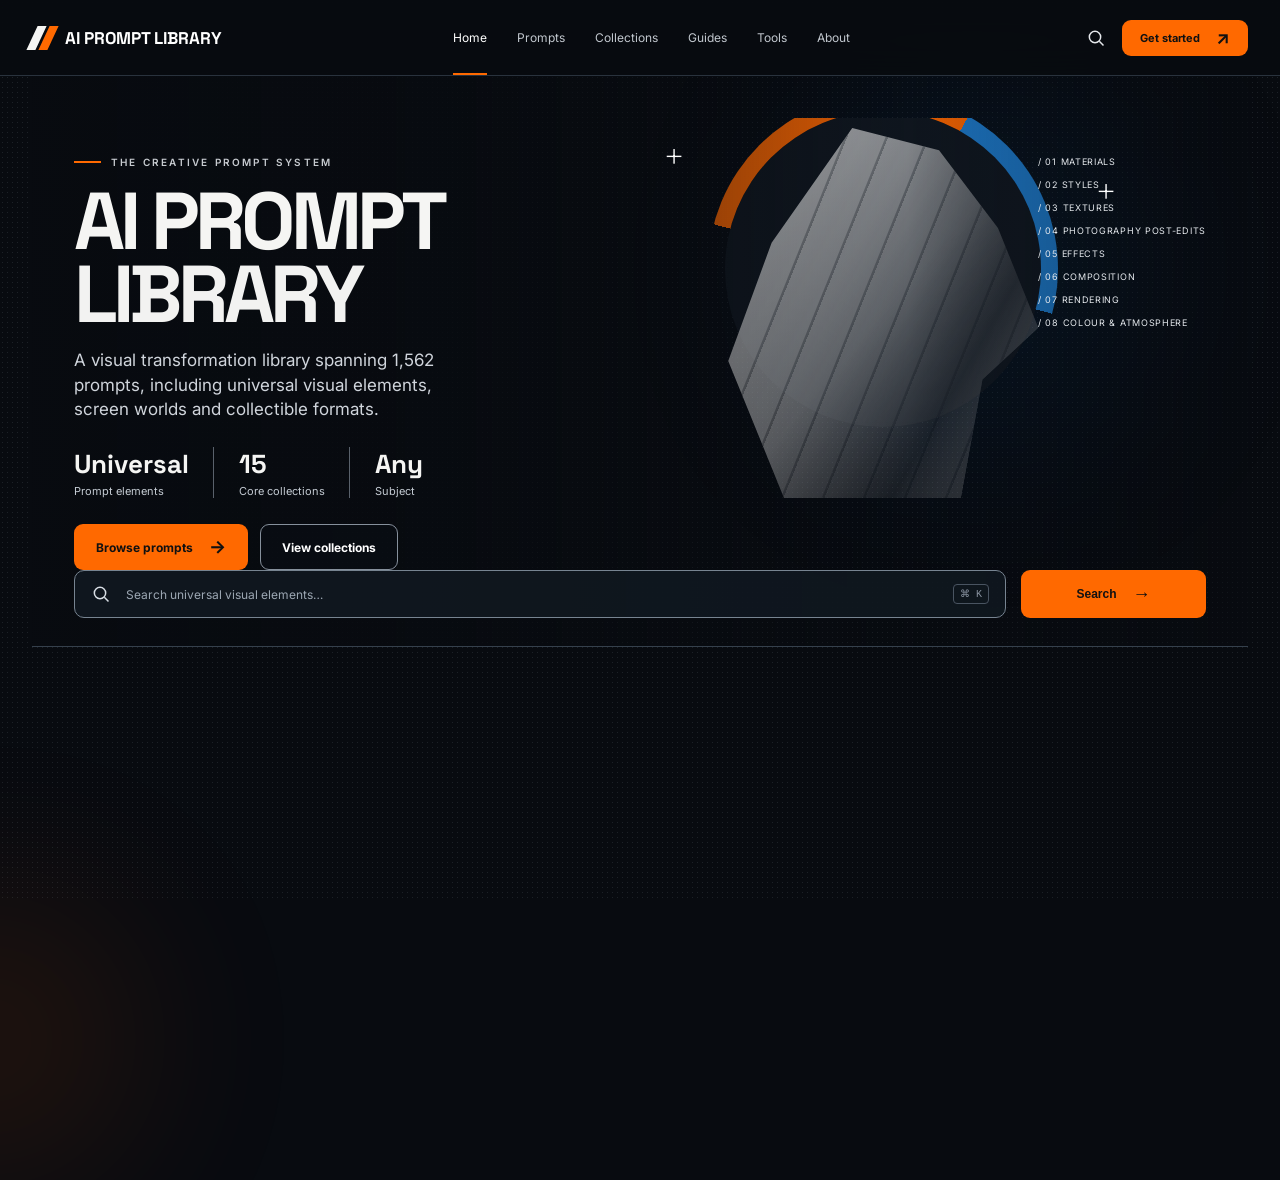
==== index.html @ dcf98ff8 "Refresh Library assets for configurable prompt options" ====
<!doctype html>
<html lang="en">
<head>
  <meta charset="utf-8">
  <meta name="viewport" content="width=device-width, initial-scale=1">
  <meta name="theme-color" content="#090b10">
  <meta name="description" content="A modular library of reusable visual prompt elements.">
  <title>AI Prompt Library — The Creative Prompt System</title>
  <link rel="preconnect" href="https://fonts.googleapis.com">
  <link rel="preconnect" href="https://fonts.gstatic.com" crossorigin>
  <link href="https://fonts.googleapis.com/css2?family=Inter:wght@400;500;600;700&family=Space+Grotesk:wght@400;500;600;700&display=swap" rel="stylesheet">
  <link rel="stylesheet" href="styles.css?v=20261121-prompt-options-v1">
  <link rel="stylesheet" href="prompt-intelligence.css?v=20261118-intelligence-v1">
</head>
<body data-page="home">
  <div class="ambient ambient-one"></div><div class="ambient ambient-two"></div>
  <header class="site-header">
    <a class="brand" href="index.html" aria-label="AI Prompt Library home"><span class="brand-mark"><i></i><i></i></span><span>AI PROMPT LIBRARY</span></a>
    <nav class="desktop-nav" aria-label="Main navigation">
      <a class="nav-link active" href="index.html">Home</a><a class="nav-link " href="explore.html#archive">Prompts</a><a class="nav-link " href="explore.html#collections">Collections</a><a class="nav-link" href="explore.html#guides">Guides</a><a class="nav-link" href="tools.html">Tools</a><a class="nav-link" href="explore.html#about">About</a>
    </nav>
    <div class="header-actions"><button class="icon-button" id="focus-search" aria-label="Focus search"><svg viewBox="0 0 24 24"><circle cx="10.8" cy="10.8" r="6.8"></circle><path d="m16 16 5 5"></path></svg></button><button class="menu-button" id="menu-toggle" aria-label="Open menu" aria-expanded="false">☰</button><a class="button button-small button-orange header-cta" href="explore.html#archive">Get started <span>↗</span></a></div>
  </header>
  <div class="mobile-menu" id="mobile-menu"><a href="index.html">Home</a><a href="explore.html#archive">Prompts</a><a href="explore.html#collections">Collections</a><a href="explore.html#guides">Guides</a><a href="tools.html">Tools</a><a href="explore.html#about">About</a></div>

  <main id="home">
    <section class="hero shell">
      <div class="hero-grid">
        <div class="hero-copy">
          <p class="eyebrow"><span class="eyebrow-line"></span> THE CREATIVE PROMPT SYSTEM</p>
          <h1>AI PROMPT<br><span>LIBRARY</span></h1>
          <p class="hero-description">A visual transformation library spanning 1,562 prompts, including universal visual elements, screen worlds and collectible formats.</p>
          <div class="stats"><div><strong>Universal</strong><span>Prompt elements</span></div><div><strong>15</strong><span>Core collections</span></div><div><strong>Any</strong><span>Subject</span></div></div>
          <div class="hero-actions"><a href="explore.html#archive" class="button button-orange">Browse prompts <span>→</span></a><a href="explore.html#collections" class="button button-outline">View collections</a></div>
        </div>
        <div class="hero-art" aria-label="Abstract monochrome sculpture with orange and blue graphic accents">
          <div class="art-orbit"></div><div class="art-grid"></div><div class="art-sculpture"></div>
          <div class="art-cross cross-one">+</div><div class="art-cross cross-two">+</div>
          <div class="hero-index"><span>/ 01 MATERIALS</span><span>/ 02 STYLES</span><span>/ 03 TEXTURES</span><span>/ 04 PHOTOGRAPHY POST-EDITS</span><span>/ 05 EFFECTS</span><span>/ 06 COMPOSITION</span><span>/ 07 RENDERING</span><span>/ 08 COLOUR & ATMOSPHERE</span></div>
        </div>
      </div>
      <form class="hero-search-row" id="hero-search-form"><label class="search-box"><svg viewBox="0 0 24 24"><circle cx="10.8" cy="10.8" r="6.8"></circle><path d="m16 16 5 5"></path></svg><input id="hero-search" type="search" placeholder="Search universal visual elements…" autocomplete="off"><kbd>⌘ K</kbd></label><button type="submit" class="button button-orange browse-button">Search <span>→</span></button></form>
    </section>

    <section class="section shell" id="collections">
      <div class="section-heading"><div><p class="eyebrow">BUILT FOR CREATIVE WORKFLOWS</p><h2>Explore the collections</h2></div><p class="section-note">Fifteen creative collections spanning universal visual systems and specialist disciplines, organised by what you select and how you design.</p><a href="explore.html#archive" class="text-link">View all collections <span>→</span></a></div>
      <div class="collection-grid" id="collection-grid"></div>
    </section>

    <section class="section shell" id="archive">
      <div class="section-heading"><div><p class="eyebrow">THE PROMPT INDEX</p><h2>Featured prompts</h2></div><p class="section-note">Hand-picked prompts from across the library.</p><a href="explore.html#archive" class="text-link">Open archive <span>→</span></a></div>
      <div class="archive-toolbar"><label class="search-box archive-search"><svg viewBox="0 0 24 24"><circle cx="10.8" cy="10.8" r="6.8"></circle><path d="m16 16 5 5"></path></svg><input id="archive-search" type="search" placeholder="Search prompts, styles, materials…" autocomplete="off"></label><select id="category-filter" aria-label="Filter by collection"><option value="all">All collections</option></select><select id="prompt-type-filter" class="intelligence-filter" aria-label="Filter by prompt type"><option value="all">All prompt types</option></select><select id="complexity-filter" class="intelligence-filter" aria-label="Filter by complexity"><option value="all">All complexity</option><option>Foundation</option><option>Advanced</option><option>Professional</option></select><select id="model-filter" aria-label="Filter by model"><option value="all">All models</option><option>Midjourney</option><option>DALL·E</option><option>Stable Diffusion</option><option>Flux</option></select><select id="sort-filter" aria-label="Sort prompts"><option value="featured">Featured</option><option value="az">A–Z</option></select></div>
      <div class="prompt-grid" id="prompt-grid"></div>
      <p class="empty-state" id="empty-state" hidden>No prompts match your search. Try a different term or collection.</p>
      <div class="archive-bottom"><span id="result-count">Showing featured prompts</span><button class="button button-outline" id="show-all">View all prompts <span>→</span></button></div>
    </section>

    

    <section class="manifesto-band shell" id="about">
      <div class="manifesto-title">Build better<br><span>AI prompts.</span></div><div class="manifesto-divider"></div><p class="manifesto-copy">Discover, copy and customise professional prompts to create higher-quality, more consistent AI images.</p>
      <div class="principle"><span class="principle-icon">▱</span><strong>Curated & considered</strong><small>Purpose-built prompt systems for creative work.</small></div><div class="principle"><span class="principle-icon">↗</span><strong>Flexible by design</strong><small>Adapt prompts to your own workflow.</small></div><div class="principle"><span class="principle-icon">◎</span><strong>Creative control</strong><small>Build more consistent, distinctive results.</small></div>
    </section>
    <section class="section shell guide-strip" id="guides"><div><p class="eyebrow">LEARN THE METHOD</p><h2>Better inputs. More intentional outputs.</h2></div><p>Explore practical guidance for structuring prompts, describing materials, controlling visual effects and building repeatable image workflows.</p><a class="button button-outline" href="explore.html#archive">Explore the library <span>→</span></a></section>
  </main>

  <footer class="site-footer shell" id="tools"><div class="footer-main">
    <div class="footer-brand"><a class="brand" href="index.html"><span class="brand-mark"><i></i><i></i></span><span>AI PROMPT LIBRARY</span></a><p>A curated collection of professional prompts for AI image creation.</p></div>
    <div class="footer-col"><strong>Library</strong><a href="explore.html#archive">All prompts</a><a href="explore.html#collections">Collections</a><a href="explore.html#archive">Featured</a><a href="explore.html#archive">New releases</a></div>
    <div class="footer-col"><strong>Resources</strong><a href="explore.html#guides">Guides</a><a href="tools.html">Tools</a><a href="explore.html#guides">Prompt tips</a><a href="explore.html#guides">Workflow ideas</a></div>
    <div class="footer-col"><strong>About</strong><a href="explore.html#about">About the project</a><a href="explore.html#about">Updates</a><a href="explore.html#about">Changelog</a><a href="explore.html#about">Contact information pending</a></div>
    <form class="newsletter" id="newsletter"><strong>Stay in the loop</strong><p>Occasional prompt releases and creative updates.</p><div class="newsletter-input"><input type="email" placeholder="Your email address" aria-label="Email address" required><button aria-label="Subscribe">→</button></div><small id="newsletter-message">No spam. Just useful creative resources.</small></form>
  </div><div class="footer-bottom"><span>© 2026 AI Prompt Library. All rights reserved.</span><div><a href="explore.html#about">Terms</a><a href="explore.html#about">Privacy</a><a href="explore.html#about">Cookies</a></div></div></footer>

  <dialog class="prompt-dialog" id="prompt-dialog"><form method="dialog"><button class="dialog-close" aria-label="Close prompt detail">×</button></form><div id="dialog-content"></div></dialog>
  <div class="toast" id="toast" role="status" aria-live="polite"></div>
  <script src="catalogue-expansion.js?v=20261121-prompt-options-v1"></script>
  <script>
    if (!Array.isArray(window.AI_PROMPT_EXPANSION)) {
      document.write('<script src="backups/2026-11-17/catalogue-expansion.js"><\\/script>');
    }
  </script>
  <script src="prompt-intelligence.js?v=20261121-intelligence-v2"></script>
  <script src="app.js?v=20261121-prompt-options-v1"></script>
</body>
</html>
---- styles.css ----
:root{--ink:#080b10;--panel:#10151c;--panel-2:#151c25;--line:#303c49;--muted:#9aa5b2;--text:#f5f5f3;--orange:#ff6900;--blue:#318bff;--violet:#8757ff;--radius:15px}*{box-sizing:border-box}html{scroll-behavior:smooth;scroll-padding-top:88px}body{margin:0;background:var(--ink);color:var(--text);font-family:Inter,Arial,sans-serif;font-size:14px;overflow-x:hidden}body:before{content:"";position:fixed;inset:0;pointer-events:none;opacity:.13;z-index:-1;background-image:radial-gradient(#a9bacb 0.5px,transparent .5px);background-size:5px 5px}.ambient{position:absolute;pointer-events:none;filter:blur(100px);opacity:.13;border-radius:50%;z-index:-1}.ambient-one{width:360px;height:360px;background:#0762bd;top:90px;right:10%}.ambient-two{width:280px;height:280px;background:#f45b00;top:900px;left:-150px}.shell{width:min(1480px,calc(100% - 64px));margin-inline:auto}.site-header{height:76px;padding:0 max(32px,calc((100% - 1480px)/2));border-bottom:1px solid #29323d;display:flex;align-items:center;justify-content:space-between;gap:30px;position:sticky;top:0;z-index:20;background:rgba(8,11,16,.92);backdrop-filter:blur(18px)}.brand{display:inline-flex;align-items:center;gap:12px;color:white;text-decoration:none;font:700 17px 'Space Grotesk',sans-serif;white-space:nowrap}.brand-mark{height:24px;display:flex;gap:3px;transform:skew(-25deg)}.brand-mark i{display:block;width:9px;height:24px;background:#f5f5f3}.brand-mark i+ i{background:var(--orange)}.desktop-nav{display:flex;align-items:center;gap:30px;height:100%}.nav-link{height:100%;display:flex;align-items:center;color:#c1c7ce;text-decoration:none;font-size:12px;position:relative}.nav-link:hover,.nav-link.active{color:white}.nav-link.active:after{content:"";height:2px;background:var(--orange);position:absolute;bottom:0;left:0;right:0}.header-actions{display:flex;align-items:center;gap:16px}.icon-button,.menu-button{border:0;background:none;color:#e5e8ec;width:26px;height:32px;display:grid;place-items:center;cursor:pointer}.icon-button svg,.search-box svg{width:20px;height:20px;fill:none;stroke:currentColor;stroke-width:1.8}.menu-button{display:none;font-size:22px}.button{min-height:46px;padding:0 21px;border-radius:9px;display:inline-flex;align-items:center;justify-content:center;gap:16px;text-decoration:none;font-weight:700;font-size:12px;transition:transform .2s,border-color .2s,background .2s;cursor:pointer;border:1px solid transparent}.button:hover{transform:translateY(-2px)}.button-orange{background:var(--orange);color:#111}.button-orange:hover{background:#ff8128}.button-outline{border-color:#86909c;color:white;background:rgba(12,17,23,.4)}.button-outline:hover{border-color:white;background:#18212b}.button-small{min-height:36px;padding:0 17px;font-size:11px}.button span,.text-link span{font-size:18px;line-height:0}.mobile-menu{display:none}
.hero{padding:62px 42px 28px;position:relative;border-bottom:1px solid #35404c;overflow:hidden}.hero:before{content:"";position:absolute;inset:0;background:linear-gradient(90deg,rgba(8,11,16,.98) 0%,rgba(8,11,16,.8) 34%,rgba(8,11,16,.12) 72%,rgba(8,11,16,.5) 100%);z-index:1;pointer-events:none}.hero-grid{min-height:340px;display:grid;grid-template-columns:43% 57%;position:relative}.hero-copy{position:relative;z-index:3;padding-top:18px}.eyebrow{color:#c7cbd0;font-size:10px;letter-spacing:2.2px;font-weight:600;margin:0 0 18px;display:flex;align-items:center;gap:10px}.eyebrow-line{width:27px;height:2px;background:var(--orange)}h1,h2,p{margin-top:0}.hero h1{font:700 clamp(56px,6.3vw,91px)/.9 'Space Grotesk',sans-serif;letter-spacing:-5px;margin:0 0 17px}.hero h1 span{color:#f2f2f1}.hero-description{font-size:17px;line-height:1.45;color:#d0d5dc;max-width:380px;margin-bottom:25px}.stats{display:flex;gap:25px;margin-bottom:26px}.stats div{min-width:68px;padding-right:24px;border-right:1px solid #59616b;display:flex;flex-direction:column;gap:3px}.stats div:last-child{border:0}.stats strong{font:700 26px 'Space Grotesk'}.stats span{font-size:11px;color:#c4cbd3}.hero-actions{display:flex;gap:12px}.hero-art{position:relative;min-height:340px;margin-top:-20px;overflow:hidden}.art-orbit{position:absolute;width:350px;height:350px;border-radius:50%;background:conic-gradient(from 220deg,transparent 0 18%,#ff6a00 18% 47%,#257bc5 47% 68%,transparent 68%);right:23%;top:-24px;filter:saturate(1.1)}.art-orbit:after{content:"";position:absolute;inset:17px;border-radius:50%;background:#11171f}.art-grid{position:absolute;inset:0;background:linear-gradient(90deg,transparent 49.8%,rgba(116,160,193,.4) 50%,transparent 50.2%),linear-gradient(0deg,transparent 49.8%,rgba(116,160,193,.3) 50%,transparent 50.2%);background-size:92px 92px;opacity:.4;mask-image:linear-gradient(90deg,transparent,black 30%,black 90%,transparent)}.art-sculpture{position:absolute;width:310px;height:370px;right:26%;top:10px;background:linear-gradient(120deg,#f0efeb,#8e9397 38%,#242a30 72%,#c5c7c8);clip-path:polygon(40% 0,68% 6%,87% 27%,100% 54%,82% 68%,75% 100%,18% 100%,0 63%,14% 31%);filter:grayscale(1);opacity:.92;mix-blend-mode:screen}.art-sculpture:before{content:"";position:absolute;inset:0;background:repeating-linear-gradient(112deg,transparent 0 35px,rgba(0,0,0,.3) 36px 38px),linear-gradient(130deg,transparent 50%,rgba(0,0,0,.8));clip-path:polygon(40% 0,68% 6%,87% 27%,100% 54%,82% 68%,75% 100%,18% 100%,0 63%,14% 31%)}.art-cross{position:absolute;color:#fff;font-size:34px;font-weight:200;z-index:2}.cross-one{top:15px;left:16%}.cross-two{top:50px;right:14%}.hero-index{position:absolute;right:0;top:38px;z-index:3;display:flex;flex-direction:column;gap:12px;font-size:9px;letter-spacing:.7px;color:#e5e9ed}.hero-search-row{position:relative;z-index:4;display:flex;gap:15px;margin-top:0}.search-box{height:48px;border:1px solid #778491;border-radius:10px;background:rgba(17,24,32,.88);display:flex;align-items:center;gap:13px;padding:0 16px;flex:1;min-width:0;color:#d8dee5}.search-box input{background:none;border:0;outline:none;color:white;flex:1;min-width:0;font:inherit;font-size:12px}.search-box input::placeholder{color:#9ca7b3}.search-box kbd{font-size:10px;color:#8b96a3;border:1px solid #495461;padding:3px 6px;border-radius:4px}.browse-button{min-width:185px}
.section{padding-top:65px}.section-heading{display:flex;align-items:end;gap:24px;margin-bottom:23px}.section-heading .eyebrow{margin-bottom:9px;color:#a6b1bc}.section-heading h2,.guide-strip h2{font:600 28px 'Space Grotesk';letter-spacing:-1.1px;margin:0}.section-note{color:#aab4bf;font-size:11px;margin:0 0 4px}.text-link{margin-left:auto;color:#e2e6ea;text-decoration:none;font-size:11px;display:flex;align-items:center;gap:9px;white-space:nowrap}.text-link:hover{color:var(--orange)}.collection-grid{display:grid;grid-template-columns:repeat(3,1fr);gap:12px}.collection-card{height:112px;border:1px solid #48525e;border-radius:12px;position:relative;overflow:hidden;text-decoration:none;color:white;background:#111821;display:flex;align-items:center;padding:18px;isolation:isolate}.collection-card:before{content:"";position:absolute;inset:0;z-index:-2;opacity:.9;background:var(--card-bg,linear-gradient(130deg,#252d38,#0e1219))}.collection-card:after{content:"";position:absolute;inset:0;z-index:-1;background:linear-gradient(90deg,rgba(6,9,14,.95),rgba(6,9,14,.45) 72%,rgba(6,9,14,.2));transition:opacity .2s}.collection-card:hover{border-color:var(--orange);transform:translateY(-2px)}.collection-card:hover:after{opacity:.7}.collection-icon{width:42px;height:42px;border:1px solid rgba(255,255,255,.22);border-radius:10px;display:grid;place-items:center;color:#c2a1ff;font-size:22px;margin-right:15px}.collection-meta{display:flex;flex-direction:column;gap:6px}.collection-meta strong{font:600 15px 'Space Grotesk'}.collection-meta small{font-size:10px;color:#c2cbd4}.collection-arrow{margin-left:auto;font-size:20px;color:#d8dee5}.collection-card[data-tone="orange"] .collection-icon{color:#ff9a54}.collection-card[data-tone="blue"] .collection-icon{color:#75b9ff}
.archive-toolbar{display:flex;flex-wrap:wrap;gap:10px;margin-bottom:18px}.archive-toolbar select{flex:1 1 140px;min-width:0}.archive-search{flex:1 1 260px;min-width:0}.archive-search{max-width:420px;height:42px}.archive-toolbar select{border:1px solid #3d4855;background:#121921;color:#e5e9ee;border-radius:8px;padding:0 32px 0 12px;font:inherit;font-size:11px;min-width:140px}.prompt-grid{display:grid;grid-template-columns:repeat(4,1fr);gap:13px}.prompt-card{border:1px solid #343e49;border-radius:11px;overflow:hidden;background:#11171f;cursor:pointer;transition:transform .2s,border-color .2s;min-width:0}.prompt-card:hover{transform:translateY(-3px);border-color:#788694}.prompt-thumb{height:142px;position:relative;overflow:hidden;background:var(--thumb-bg);display:grid;place-items:center}.prompt-thumb:after{content:"";position:absolute;inset:0;background:linear-gradient(0deg,rgba(0,0,0,.35),transparent 48%)}.thumb-art{width:76%;height:76%;border-radius:50%;background:var(--thumb-art);filter:blur(1px);box-shadow:0 0 48px var(--thumb-glow);transform:rotate(-22deg)}.prompt-thumb[data-kind="material"] .thumb-art{width:100%;height:100%;border-radius:0;transform:none;background:repeating-linear-gradient(135deg,#8a8d8e 0 2px,#42474b 3px 5px,#c1c0ba 6px 7px)}.prompt-thumb[data-kind="fabric"] .thumb-art{border-radius:18px 18px 8px 8px;background:linear-gradient(130deg,#777d84,#151a21 50%,#9da3a7);width:55%;height:90%;transform:perspective(100px) rotateX(5deg)}.prompt-thumb[data-kind="glass"] .thumb-art{border-radius:4px;background:linear-gradient(135deg,transparent 20%,rgba(255,255,255,.85) 21%,transparent 25%,rgba(0,170,255,.55) 42%,transparent 60%);border:1px solid rgba(255,255,255,.65)}.bookmark{position:absolute;z-index:2;right:11px;top:10px;border:0;background:rgba(0,0,0,.35);color:white;border-radius:6px;width:27px;height:27px;cursor:pointer;font-size:16px}.bookmark.saved{color:var(--orange)}.prompt-info{padding:13px 14px 14px}.prompt-info h3{font:600 13px/1.3 'Space Grotesk';margin:0 0 10px;min-height:34px}.prompt-meta{display:flex;align-items:center;justify-content:space-between;gap:7px}.pill{font-size:8px;text-transform:uppercase;letter-spacing:.5px;border:1px solid #49718e;color:#9fd0f2;border-radius:4px;padding:4px 6px}.prompt-meta small{color:#8c98a5;font-size:9px}.empty-state{padding:40px;text-align:center;color:#a6b0bc;border:1px dashed #384452;border-radius:10px}.archive-bottom{display:flex;justify-content:space-between;align-items:center;margin-top:20px;color:#8f9ba8;font-size:10px}
.manifesto-band{margin-top:78px;min-height:170px;border-block:1px solid #3b4652;display:grid;grid-template-columns:auto 1px minmax(160px,1.4fr) repeat(3,1fr);align-items:center;gap:29px;padding:30px 25px;background:radial-gradient(ellipse at 0 100%,rgba(255,105,0,.15),transparent 35%),radial-gradient(ellipse at 100% 0,rgba(32,116,202,.15),transparent 40%)}.manifesto-title{font:700 32px/.98 'Space Grotesk';letter-spacing:-1.4px}.manifesto-title span{color:var(--orange)}.manifesto-divider{height:75px;background:#59636e}.manifesto-copy{font-size:12px;line-height:1.6;color:#c2cad3;margin:0;max-width:240px}.principle{display:flex;flex-direction:column;gap:7px}.principle-icon{font-size:24px;color:var(--orange)}.principle strong{font:600 12px 'Space Grotesk'}.principle small{font-size:10px;line-height:1.5;color:#9da8b3;max-width:150px}.guide-strip{display:flex;align-items:center;justify-content:space-between;gap:30px;padding-bottom:65px}.guide-strip .eyebrow{margin-bottom:10px}.guide-strip p{max-width:390px;color:#aab4bf;font-size:12px;line-height:1.6;margin:0}
.site-footer{border-top:1px solid #36414d;padding-top:40px}.footer-main{display:grid;grid-template-columns:1.8fr .8fr .8fr .8fr 1.5fr;gap:35px;padding-bottom:38px}.footer-brand p,.newsletter p{color:#a2adb8;font-size:11px;line-height:1.6;margin:13px 0 0;max-width:200px}.footer-col{display:flex;flex-direction:column;gap:10px}.footer-col strong,.newsletter strong{font:600 12px 'Space Grotesk';margin-bottom:3px}.footer-col a{color:#9faab5;text-decoration:none;font-size:10px}.footer-col a:hover,.footer-bottom a:hover{color:var(--orange)}.newsletter p{margin:0 0 12px}.newsletter-input{height:39px;border:1px solid #4a5662;border-radius:7px;display:flex;overflow:hidden}.newsletter-input input{flex:1;min-width:0;background:transparent;border:0;outline:none;padding:0 11px;color:white;font:inherit;font-size:10px}.newsletter-input button{width:42px;border:0;background:var(--orange);font-size:20px;cursor:pointer}.newsletter small{display:block;color:#788491;font-size:9px;margin-top:9px}.footer-bottom{min-height:49px;border-top:1px solid #27313b;display:flex;align-items:center;justify-content:space-between;color:#788491;font-size:9px}.footer-bottom div{display:flex;gap:20px}.footer-bottom a{color:#9ca6b0;text-decoration:none}
.prompt-dialog{width:min(760px,calc(100% - 28px));max-height:88vh;overflow:auto;background:#101720;color:white;border:1px solid #65717f;border-radius:16px;padding:30px;box-shadow:0 30px 100px #000}.prompt-dialog::backdrop{background:rgba(0,0,0,.78);backdrop-filter:blur(5px)}.dialog-close{float:right;border:1px solid #465260;border-radius:8px;color:white;background:#1a232e;font-size:23px;width:34px;height:34px;cursor:pointer}.detail-category{color:var(--orange);letter-spacing:1.4px;font-size:10px;text-transform:uppercase;margin:4px 0 12px}.detail-title{font:700 30px 'Space Grotesk';margin:0 42px 10px 0}.detail-desc{color:#b1bdc9;line-height:1.6;font-size:13px;max-width:600px}.detail-tags{display:flex;flex-wrap:wrap;gap:7px;margin:18px 0}.detail-tags span{border:1px solid #465462;border-radius:20px;padding:6px 10px;font-size:10px;color:#d3dae2}.prompt-label{font:600 12px 'Space Grotesk';margin:22px 0 9px}.prompt-code{white-space:pre-wrap;overflow-wrap:anywhere;background:#090e14;border:1px solid #4d5b69;border-radius:9px;padding:16px;color:#e4eaf0;font:12px/1.7 ui-monospace,SFMono-Regular,Consolas,monospace}.detail-actions{display:flex;gap:10px;flex-wrap:wrap}.detail-actions .button{flex:1}.detail-extra{margin-top:18px;display:grid;grid-template-columns:1fr 1fr;gap:10px}.detail-extra details{border:1px solid #3c4855;border-radius:8px;padding:12px}.detail-extra summary{cursor:pointer;font-size:11px;font-weight:600}.detail-extra p{font-size:11px;color:#aab5c0;line-height:1.6;margin:12px 0 0}.toast{position:fixed;bottom:24px;left:50%;transform:translate(-50%,20px);background:#e9f3ec;color:#122318;border-radius:8px;padding:12px 17px;font-size:12px;font-weight:600;opacity:0;pointer-events:none;transition:.2s;z-index:50}.toast.show{opacity:1;transform:translate(-50%,0)}
@media(max-width:1050px){.desktop-nav{gap:17px}.brand{font-size:14px}.hero{padding-inline:28px}.hero-index{font-size:8px}.manifesto-band{grid-template-columns:1fr 1px 1.3fr repeat(3,1fr);gap:17px}.manifesto-title{font-size:27px}.footer-main{gap:20px;grid-template-columns:1.4fr .7fr .7fr .7fr 1.3fr}}
@media(max-width:780px){.shell{width:min(100% - 32px,620px)}.site-header{height:64px;padding:0 16px}.desktop-nav,.header-cta,.header-actions .icon-button:nth-child(2){display:none}.menu-button{display:grid}.mobile-menu{position:fixed;top:64px;left:0;right:0;background:#101720;border-bottom:1px solid #35404c;padding:14px 20px;z-index:19;display:none;grid-template-columns:repeat(2,1fr);gap:4px}.mobile-menu.open{display:grid}.mobile-menu a{color:#dce2e8;text-decoration:none;padding:12px;border-radius:7px}.mobile-menu a:hover{background:#202a35}.hero{padding:38px 20px 21px}.hero-grid{display:block;min-height:390px}.hero-copy{padding-top:5px}.hero h1{font-size:clamp(55px,13vw,76px);letter-spacing:-3px}.hero-description{font-size:15px;max-width:300px}.hero-art{position:absolute;inset:30px -65px 0 18%;opacity:.65;margin:0;min-height:340px}.art-orbit{width:270px;height:270px;right:25%;top:20px}.art-sculpture{width:220px;height:300px;right:28%;top:30px}.hero-index{display:none}.hero-copy{z-index:3}.stats{gap:14px}.stats div{padding-right:15px}.stats strong{font-size:23px}.hero-search-row{display:flex;flex-direction:column}.browse-button{width:100%}.search-box kbd{display:none}.section{padding-top:48px}.section-heading{align-items:start;display:grid;grid-template-columns:1fr auto;gap:8px}.section-heading h2{font-size:24px}.section-note{grid-column:1/-1;grid-row:2}.section-heading .text-link{grid-column:2;grid-row:1;margin:25px 0 0;font-size:10px}.collection-grid{grid-template-columns:repeat(2,1fr);gap:9px}.collection-card{height:100px;padding:12px}.collection-icon{width:33px;height:33px;margin-right:9px;font-size:17px}.collection-meta strong{font-size:12px}.collection-meta small{font-size:9px}.collection-arrow{font-size:16px}.archive-toolbar{display:grid;grid-template-columns:1fr 1fr}.archive-search{grid-column:1/-1;max-width:none;width:100%}.archive-toolbar select{height:40px;min-width:0;width:100%}.prompt-grid{grid-template-columns:repeat(2,1fr);gap:9px}.prompt-thumb{height:120px}.prompt-info{padding:10px}.prompt-info h3{font-size:11px;min-height:30px}.manifesto-band{margin-top:55px;padding:26px 18px;grid-template-columns:1fr 1fr;gap:18px}.manifesto-title{font-size:30px}.manifesto-divider{display:none}.manifesto-copy{grid-column:1/-1;max-width:100%;padding-bottom:14px;border-bottom:1px solid #35404c}.principle small{max-width:unset}.guide-strip{display:grid;gap:15px;padding-bottom:45px}.guide-strip h2{font-size:23px}.guide-strip p{max-width:unset}.guide-strip .button{width:100%}.footer-main{grid-template-columns:repeat(2,1fr);gap:25px 18px}.footer-brand,.newsletter{grid-column:1/-1}.footer-brand p{max-width:260px}.newsletter-input{max-width:420px}.footer-bottom{gap:14px;align-items:flex-start;padding:15px 0;flex-direction:column}.detail-title{font-size:24px}.prompt-dialog{padding:22px 18px}.detail-extra{grid-template-columns:1fr}}
@media(max-width:380px){.collection-card{padding:9px}.collection-icon{display:none}.collection-meta strong{font-size:11px}.collection-arrow{font-size:14px}.hero h1{font-size:52px}.manifesto-title{font-size:26px}}
@media(prefers-reduced-motion:reduce){*,*::before,*::after{scroll-behavior:auto!important;transition:none!important;animation:none!important}}
/* Library expansion features */
.prompt-mode-tabs{display:flex;gap:8px;flex-wrap:wrap;margin:20px 0 14px}.mode-tab{border:1px solid #485563;background:#151e29;color:#c7d0da;border-radius:7px;padding:10px 14px;font:600 11px 'Space Grotesk';cursor:pointer}.mode-tab.active{background:#f16c12;border-color:#f16c12;color:#10151c}.difficulty-tag{border:1px solid #d58a4b!important;color:#ffc18c!important}.builder-panel{display:grid;grid-template-columns:repeat(2,minmax(0,1fr));gap:14px;padding:20px;border:1px solid #394653;border-radius:12px;background:#111821}.builder-panel label{display:flex;flex-direction:column;gap:8px;color:#aeb9c4;font-size:11px}.builder-panel select{height:42px;background:#0b1118;border:1px solid #465360;color:#eef2f5;border-radius:7px;padding:0 10px;font:inherit}.builder-output{grid-column:1/-1;min-height:110px}.builder-panel>.button{justify-self:start}.prompt-of-day{padding:24px;border:1px solid #465360;border-radius:12px;background:linear-gradient(110deg,#1b2734,#10161e 65%,#33241d);display:grid;gap:10px}.prompt-of-day .eyebrow{color:#ff9a54;font-size:10px;letter-spacing:1.2px}.prompt-of-day strong{font:600 22px 'Space Grotesk'}.prompt-of-day p{color:#b7c2cd;font-size:12px;max-width:650px;line-height:1.6;margin:0}.collection-card{background-size:cover;background-position:center}.collection-card:before{filter:saturate(1.1)}@media(max-width:780px){.builder-panel{grid-template-columns:1fr}.builder-output{grid-column:1}.builder-panel>.button{width:100%}}

/* Separate page layouts */
body[data-page="home"] #collections,
body[data-page="home"] #archive,
body[data-page="home"] #dna-builder,
body[data-page="home"] .prompt-of-day,
body[data-page="home"] .manifesto-band,
body[data-page="home"] .guide-strip,
body[data-page="home"] .site-footer{display:none!important}
body[data-page="explore"] #home>.hero,
body[data-page="explore"] #dna-builder,
body[data-page="explore"] .prompt-of-day,
body[data-page="explore"] .manifesto-band,
body[data-page="explore"] .guide-strip{display:none!important}
body[data-page="builder"] #home>.hero,
body[data-page="builder"] #collections,
body[data-page="builder"] #archive,
body[data-page="builder"] .prompt-of-day,
body[data-page="builder"] .manifesto-band,
body[data-page="builder"] .guide-strip,
body[data-page="builder"] .site-footer{display:none!important}
body[data-page="explore"] #collections{padding-top:42px}
body[data-page="explore"] #archive{padding-top:34px}
body[data-page="builder"] #dna-builder{padding-top:54px;min-height:calc(100vh - 150px)}


/* Modular Prompt DNA Builder */
.builder-hero{padding-top:54px}
.builder-hero>.section-heading{align-items:end;margin-bottom:30px}
.builder-hero h1{font-family:"Space Grotesk",sans-serif;font-size:clamp(2.4rem,5vw,4.8rem);line-height:1;letter-spacing:-.055em;margin:0}
.builder-panel{display:grid;gap:28px}
.builder-controls{display:grid;grid-template-columns:repeat(4,minmax(0,1fr));gap:14px}
.builder-controls label,.builder-source-label{display:grid;gap:9px;font-size:.78rem;color:var(--muted,#a9adb5)}
.builder-controls select,.builder-source-label textarea{width:100%;min-height:46px;padding:12px 14px;border:1px solid rgba(255,255,255,.12);border-radius:10px;background:#11161e;color:#f4f4f4;font:inherit}
.builder-source-label textarea{resize:vertical;min-height:84px}
.builder-selection-bar,.builder-module-heading,.builder-output-heading{display:flex;align-items:center;justify-content:space-between;gap:18px}
.builder-selection-bar h2,.builder-output-heading h2{margin:5px 0;font-family:"Space Grotesk",sans-serif;font-size:1.65rem}
.builder-selection-bar p:not(.eyebrow),.builder-module-heading p{margin:4px 0;color:var(--muted,#a9adb5);font-size:.88rem}
.builder-selection-actions{display:flex;align-items:center;gap:12px;white-space:nowrap}
.builder-selection-actions>span,.builder-module-heading>span{font-size:.78rem;color:#f18a43}
.builder-module{padding:22px 0;border-top:1px solid rgba(255,255,255,.1)}
.builder-module-heading{margin-bottom:15px}
.builder-module-heading h3{margin:0;font-size:1.12rem}
.builder-module-grid{display:grid;grid-template-columns:repeat(3,minmax(0,1fr));gap:8px}
.builder-option{display:flex;align-items:flex-start;gap:10px;padding:12px;border:1px solid rgba(255,255,255,.09);border-radius:9px;background:rgba(255,255,255,.025);font-size:.84rem;line-height:1.4;cursor:pointer;transition:border-color .15s,background .15s}
.builder-option:has(input:checked){border-color:#e87935;background:rgba(232,121,53,.1)}
.builder-option input{accent-color:#e87935;margin-top:2px;flex:none}
.builder-output-wrap{display:grid;gap:16px;padding-top:24px;border-top:1px solid rgba(255,255,255,.12)}
.builder-output{white-space:pre-wrap;overflow-wrap:anywhere;min-height:190px;max-height:560px;overflow:auto;padding:22px;border:1px solid rgba(255,255,255,.1);border-radius:12px;background:#080b10;color:#e7e9ed;font: .84rem/1.7 ui-monospace,SFMono-Regular,Consolas,monospace}
@media(max-width:900px){.builder-controls{grid-template-columns:repeat(2,minmax(0,1fr))}.builder-module-grid{grid-template-columns:repeat(2,minmax(0,1fr))}}
@media(max-width:560px){.builder-controls,.builder-module-grid{grid-template-columns:1fr}.builder-selection-bar,.builder-module-heading{align-items:flex-start;flex-direction:column}.builder-selection-actions{width:100%;justify-content:space-between}}

/* Full-site responsive header and layout corrections */
@media(max-width:1050px){
 .desktop-nav{display:none}.header-cta{display:none}.menu-button{display:grid}
 .site-header{gap:12px}.header-actions{gap:12px;flex:none}
 .mobile-menu{position:fixed;top:76px;left:0;right:0;background:#101720;border-bottom:1px solid #35404c;padding:14px 20px;z-index:19;display:none;grid-template-columns:repeat(2,1fr);gap:4px}
 .mobile-menu.open{display:grid}.mobile-menu a{color:#dce2e8;text-decoration:none;padding:12px;border-radius:7px}
}
@media(max-width:780px){
 .site-header{height:64px;padding:0 16px;gap:10px}
 .brand{font-size:clamp(12px,3.8vw,15px);gap:8px;min-width:0}
 .brand-mark{height:22px;gap:3px;flex:none}.brand-mark i{height:22px;width:8px}
 .header-actions{gap:10px}.header-actions .icon-button{width:24px;height:30px}
 .menu-button{width:24px;height:30px;flex:none}.shell{width:calc(100% - 32px)}
 .mobile-menu{top:64px}
}
@media(max-width:360px){
 .site-header{padding-inline:12px;gap:8px}.brand{font-size:12px;gap:7px}
 .brand-mark i{width:7px}.header-actions{gap:8px}
}

/* Universal Transformation Prompt architecture controls */
.transformation-controls{display:grid;grid-template-columns:repeat(2,minmax(0,1fr));gap:16px;margin:22px 0;padding:22px;border:1px solid #5b493b;border-radius:12px;background:linear-gradient(135deg,rgba(255,105,0,.075),rgba(16,21,28,.94) 48%)}
.transformation-controls[hidden]{display:none!important}
.transformation-controls-heading{grid-column:1/-1}
.transformation-controls-heading .eyebrow{margin-bottom:8px;color:#ff9a54}
.transformation-controls-heading h2{margin:0 0 8px;font:600 20px 'Space Grotesk';letter-spacing:-.5px}
.transformation-controls-heading p:not(.eyebrow){max-width:760px;margin:0;color:#aab4bf;font-size:12px;line-height:1.6}
.transformation-controls label{display:flex;flex-direction:column;gap:8px;color:#dce1e6;font-size:11px;font-weight:600}
.transformation-controls select,.transformation-controls textarea{width:100%;min-width:0;border:1px solid #485461;border-radius:8px;background:#0c1219;color:#f4f5f6;padding:12px;font:inherit;font-size:12px;line-height:1.5;outline:none}
.transformation-controls select:focus,.transformation-controls textarea:focus{border-color:var(--orange);box-shadow:0 0 0 2px rgba(255,105,0,.14)}
.transformation-controls textarea{resize:vertical;min-height:76px}
.transformation-note{grid-column:1/-1;margin:0;color:#9aa5b2;font-size:10px;line-height:1.55}
@media(max-width:760px){.transformation-controls{grid-template-columns:1fr;padding:16px}.transformation-controls-heading,.transformation-note{grid-column:1}}


/* Per-prompt visual references */
.visual-reference{margin:22px 0 24px;padding:18px;border:1px solid #394653;border-radius:12px;background:linear-gradient(145deg,#18222d,#0d131b)}
.visual-reference-heading{display:flex;justify-content:space-between;align-items:flex-start;gap:12px;margin-bottom:14px}
.visual-reference-heading .eyebrow{display:block;color:#ff9a54;font-size:9px;letter-spacing:1.4px;font-weight:700}
.visual-reference-heading h3{margin:5px 0 3px;font:600 17px 'Space Grotesk'}
.visual-reference-heading p{margin:0;color:#9eabb8;font-size:11px;line-height:1.5}
.visual-reference-provider{flex:none;border:1px solid #455463;border-radius:20px;padding:6px 9px;color:#aab8c5;font-size:8px;letter-spacing:1px}
.visual-reference-grid{display:grid;grid-template-columns:repeat(3,minmax(0,1fr));gap:10px}
.visual-reference-card{display:flex;min-width:0;flex-direction:column;overflow:hidden;border:1px solid #35414d;border-radius:8px;background:#0b1118;color:#edf1f4;text-decoration:none}
.visual-reference-card img{display:block;width:100%;height:142px;object-fit:cover;background:#202a34}
.visual-reference-caption{display:grid;gap:4px;padding:9px}
.visual-reference-caption strong{font-size:10px;line-height:1.35;display:-webkit-box;-webkit-line-clamp:2;-webkit-box-orient:vertical;overflow:hidden}
.visual-reference-caption small{color:#9daab6;font-size:9px;line-height:1.35;overflow-wrap:anywhere}
.visual-reference-caption em{color:#ff9a54;font-size:9px;font-style:normal;margin-top:3px}
.visual-license{color:#a9b9c7;text-decoration:underline;text-underline-offset:2px}
.visual-reference-note{margin:11px 0 0;color:#7f8c99;font-size:9px;line-height:1.5}
.visual-reference-empty{padding:16px;border:1px dashed #485766;border-radius:8px;color:#b2bdc8;font-size:11px;line-height:1.6}
.visual-reference-empty a{color:#ff9a54;text-decoration:none}
.visual-reference-loading{display:grid;grid-template-columns:repeat(3,minmax(0,1fr));gap:10px}
.visual-reference-loading span{height:142px;border-radius:8px;background:linear-gradient(100deg,#1a2530 20%,#273542 40%,#1a2530 60%);background-size:200% 100%;animation:visual-shimmer 1.3s linear infinite}
@keyframes visual-shimmer{to{background-position:-200% 0}}
.builder-option{display:flex;align-items:center;justify-content:space-between;gap:8px}
.builder-option>label{display:flex;align-items:flex-start;gap:10px;min-width:0;flex:1;cursor:pointer;color:inherit;font:inherit}
.builder-option>label span{overflow-wrap:anywhere}
.builder-option .builder-visual{flex:none;border:1px solid rgba(255,255,255,.14);border-radius:6px;background:#17212b;color:#ffad70;padding:5px 7px;font:600 9px 'Space Grotesk';cursor:pointer}
.builder-option .builder-visual:hover{border-color:#e87935;background:rgba(232,121,53,.12)}
@media(max-width:560px){.visual-reference{padding:13px}.visual-reference-grid{grid-template-columns:repeat(2,minmax(0,1fr))}.visual-reference-card img,.visual-reference-loading span{height:118px}.visual-reference-heading h3{font-size:15px}}
@media(prefers-reduced-motion:reduce){.visual-reference-loading span{animation:none}}

.visual-reference-image-link{display:block;overflow:hidden;background:#202a34}
.visual-reference-image-link img{transition:transform .25s ease}
.visual-reference-card:hover .visual-reference-image-link img{transform:scale(1.035)}
.visual-reference-source-link{color:#ff9a54;font-size:9px;text-decoration:none;margin-top:3px}
.visual-reference-source-link:hover,.visual-license:hover{text-decoration:underline}


/* DNA Builder — progressive disclosure */
.builder-module{padding:12px 0;border-top:1px solid rgba(255,255,255,.1)}
.builder-module-toggle{width:100%;border:0;background:transparent;color:inherit;text-align:left;cursor:pointer;padding:0}
.builder-module-heading{margin:0;padding:15px 16px;border:1px solid rgba(255,255,255,.1);border-radius:12px;background:rgba(255,255,255,.025);transition:background .15s,border-color .15s}
.builder-module-toggle:hover .builder-module-heading,.builder-module.is-open .builder-module-heading{background:rgba(255,255,255,.045);border-color:rgba(232,121,53,.35)}
.builder-module-heading h3{font-size:1.1rem}.builder-module-count{display:flex;align-items:center;gap:12px;white-space:nowrap;color:#f18a43;font-size:.8rem}
.builder-chevron{display:inline-block;font-size:1.15rem;transition:transform .18s}.builder-module.is-open .builder-chevron{transform:rotate(180deg)}
.builder-module-content{padding:14px 4px 2px}.builder-module-content[hidden]{display:none!important}
.builder-module-search{width:100%;margin-top:16px}.builder-module-search input{width:100%;min-height:46px;padding:12px 14px;border:1px solid rgba(255,255,255,.12);border-radius:10px;background:#11161e;color:#f4f4f4;font:inherit}
.builder-empty{color:var(--muted,#a9adb5);padding:8px 4px}
@media(max-width:560px){.builder-module-heading{gap:10px;flex-direction:row!important;align-items:center!important}.builder-module-count{font-size:.72rem}}

.builder-selection-bar{flex-wrap:wrap}.builder-module-search{flex:1;min-width:240px;max-width:420px}
@media(max-width:560px){.builder-module-search{min-width:100%;max-width:none}}

/* Randomiser tool */
.randomiser-panel{padding:24px}.randomiser-intro{color:var(--muted);margin-bottom:16px}
.randomiser-categories{display:grid;grid-template-columns:repeat(2,minmax(0,1fr));gap:10px}
.randomiser-category{display:flex;align-items:center;justify-content:space-between;gap:12px;padding:14px 16px;border:1px solid var(--line);border-radius:12px;background:var(--panel);min-width:0}
.randomiser-category-main{display:flex;align-items:center;gap:11px;min-width:0;cursor:pointer}.randomiser-category-main input{accent-color:var(--orange);width:18px;height:18px;flex-shrink:0}.randomiser-category-name{font-weight:600}.randomiser-category-main small{color:var(--muted);font-size:11px;white-space:nowrap}
.randomiser-quantity{display:flex;align-items:center;gap:7px;font-size:12px;color:var(--muted);flex-shrink:0}.randomiser-quantity[hidden]{display:none!important}.randomiser-quantity select{background:var(--panel-2);color:var(--text);border:1px solid var(--line);border-radius:8px;padding:7px 10px}
.randomiser-actions{display:flex;gap:10px;margin:20px 0 28px;flex-wrap:wrap}.randomiser-result-wrap{border-top:1px solid var(--line);padding-top:24px}.randomiser-result{display:grid;gap:12px;margin:18px 0}.randomiser-picked{padding:18px;border:1px solid var(--line);border-radius:12px;background:var(--panel)}.randomiser-picked-label{color:var(--orange);font-size:11px;text-transform:uppercase;letter-spacing:.08em}.randomiser-picked h3{margin:8px 0 10px}.randomiser-picked p{margin:0;color:var(--muted);line-height:1.6}.randomiser-placeholder{color:var(--muted);padding:14px 0}.randomiser-panel .button:disabled{opacity:.4;cursor:not-allowed}
@media(max-width:700px){.randomiser-categories{grid-template-columns:1fr}.randomiser-category{padding:12px}.randomiser-category-main{flex-wrap:wrap;gap:8px}.randomiser-category-main small{margin-left:27px}}

/* Tools landing page */
.tools-grid{display:grid;grid-template-columns:repeat(auto-fit,minmax(260px,1fr));gap:16px;margin-top:26px}
.tool-card{min-height:230px;display:flex;flex-direction:column;border:1px solid var(--line);border-radius:16px;overflow:hidden;text-decoration:none;color:var(--text);background:var(--panel);transition:transform .2s,border-color .2s}
.tool-card:hover{transform:translateY(-3px);border-color:var(--orange)}
.tool-card-icon{display:grid;place-items:center;height:85px;background:var(--tool-bg);font-size:34px;color:#fff;border-bottom:1px solid rgba(255,255,255,.08)}
.tool-card-body{padding:20px;display:flex;flex-direction:column;gap:8px}.tool-card-body h2{margin:0;font-size:22px}.tool-card-body p{color:var(--muted);line-height:1.65;margin:0}.tool-card-action{margin-top:10px;color:var(--orange);font-weight:600;display:flex;justify-content:space-between}

/* DNA Builder usability redesign — mobile-first touch layout */
.builder-hero .section-heading{align-items:flex-start;gap:18px}
.builder-hero .section-note{max-width:680px;line-height:1.65}
.builder-panel{display:flex;flex-direction:column;gap:20px;padding:clamp(12px,2.5vw,24px)}
.builder-controls{grid-template-columns:repeat(2,minmax(0,1fr));gap:12px}
.builder-controls label,.builder-source-label{font-size:13px;line-height:1.4}
.builder-controls select,.builder-source-label textarea{min-height:48px;font-size:14px}
.builder-source-label textarea{min-height:96px}
.builder-selection-bar{align-items:flex-start;flex-direction:column;gap:12px}
.builder-selection-bar h2,.builder-output-heading h2{font-size:clamp(1.25rem,5vw,1.7rem)}
.builder-selection-actions{width:100%;justify-content:space-between;flex-wrap:wrap}
.builder-selection-actions .button{min-height:44px}
.builder-module{padding:0;border:1px solid rgba(255,255,255,.1);border-radius:12px;overflow:hidden;margin-bottom:10px;background:rgba(255,255,255,.02)}
.builder-module-toggle{width:100%;padding:14px 15px;border:0;background:transparent;color:inherit;text-align:left;cursor:pointer}
.builder-module-heading{margin:0;align-items:center}
.builder-module-heading h3{font-size:15px}
.builder-module-heading p{font-size:12px;line-height:1.45}
.builder-module-count{display:flex;align-items:center;gap:8px;white-space:nowrap;font-size:11px}
.builder-chevron{display:inline-block;transition:transform .2s}
.builder-module.is-open .builder-chevron{transform:rotate(180deg)}
.builder-module-content{padding:0 12px 12px}
.builder-module-grid{grid-template-columns:repeat(2,minmax(0,1fr));gap:8px}
.builder-option{min-width:0;padding:0;border-radius:9px}
.builder-option label{min-height:46px;display:flex;align-items:center;padding:10px;gap:9px;cursor:pointer;font-size:13px;line-height:1.35}
.builder-option input{width:18px;height:18px}
.builder-option span{overflow-wrap:anywhere}
.builder-module-search{width:100%}
.builder-module-search input{width:100%;min-height:48px;border-radius:10px;padding:12px 14px;font-size:14px}
.builder-output-wrap{padding-top:16px}
.builder-output-heading{align-items:flex-start}
.builder-output{min-height:160px;max-height:55vh;padding:14px;font-size:12px;line-height:1.6}
#copy-builder{min-height:48px;width:100%;position:sticky;bottom:10px;z-index:5;box-shadow:0 8px 24px rgba(0,0,0,.3)}
@media(max-width:700px){
 .builder-hero{padding-top:26px}
 .builder-hero .section-heading{flex-direction:column;gap:10px}
 .builder-hero .section-note{font-size:13px}
 .builder-panel{gap:16px;padding:12px;border-radius:12px}
 .builder-controls{grid-template-columns:1fr;gap:10px}
 .builder-controls label{display:flex;flex-direction:column}
 .builder-controls select{width:100%}
 .builder-source-label textarea{min-height:100px}
 .builder-selection-bar{gap:8px}
 .builder-selection-bar p:not(.eyebrow){font-size:12px}
 .builder-selection-actions{align-items:center}
 .builder-selection-actions>span{font-size:12px}
 .builder-selection-actions #builder-clear{min-height:42px;padding:0 12px}
 .builder-module-toggle{padding:13px}
 .builder-module-heading{flex-direction:column;align-items:flex-start;gap:6px}
 .builder-module-heading h3{font-size:15px}
 .builder-module-heading p{font-size:11px}
 .builder-module-count{white-space:normal;justify-content:flex-start}
 .builder-module-grid{grid-template-columns:1fr;gap:6px}
 .builder-option label{min-height:48px;padding:12px}
 .builder-module-content{padding:0 10px 10px}
 .builder-output-wrap{gap:12px}
 .builder-output{font-size:11px;max-height:50vh}
}
@media(min-width:701px) and (max-width:1100px){
 .builder-controls{grid-template-columns:repeat(2,minmax(0,1fr))}
 .builder-module-grid{grid-template-columns:repeat(2,minmax(0,1fr))}
}

/* Prompt-specific configuration controls */
.prompt-options{margin:20px 0 22px;padding:16px;border:1px solid #465565;border-radius:12px;background:linear-gradient(140deg,rgba(28,39,52,.92),rgba(15,22,31,.96))}
.prompt-options-heading{display:flex;align-items:flex-start;justify-content:space-between;gap:14px;margin-bottom:14px}
.prompt-options-heading h3{margin:0 0 5px;font:600 14px 'Space Grotesk',sans-serif;color:#f1f4f7}
.prompt-options-heading p{margin:0;color:#aeb9c5;font-size:11px;line-height:1.5}
.prompt-options-heading>span{flex:none;padding:5px 8px;border:1px solid #465565;border-radius:999px;color:#c8d2dc;font-size:10px}
.prompt-options-grid{display:grid;grid-template-columns:repeat(2,minmax(0,1fr));gap:12px}
.prompt-option{display:flex;min-width:0;flex-direction:column;gap:7px}
.prompt-option>span{font-size:11px;font-weight:650;color:#e8edf2}
.prompt-option select{width:100%;min-width:0;padding:10px 30px 10px 11px;border:1px solid #4a5a69;border-radius:7px;background:#0d141c;color:#edf2f6;font:12px 'DM Sans',sans-serif}
.prompt-option select:focus{outline:2px solid #e28b49;outline-offset:2px}
.prompt-option small{font-size:10px;line-height:1.45;color:#9eabb9}
@media(max-width:780px){.prompt-options{padding:13px;margin:16px 0 18px}.prompt-options-grid{grid-template-columns:1fr;gap:11px}.prompt-options-heading{gap:8px}.prompt-options-heading>span{font-size:9px}.prompt-option select{min-height:42px}}
---- prompt-intelligence.css ----
/* Prompt Intelligence: discovery, anatomy and compatibility */
.intelligence-filter{min-width:150px;background:var(--panel);border:1px solid var(--line);color:var(--text);border-radius:10px;padding:12px 14px;font:inherit}
.intelligence-profile{margin:18px 0;padding:16px;border:1px solid var(--line);border-radius:14px;background:linear-gradient(135deg,rgba(49,139,255,.06),rgba(135,87,255,.05))}
.intelligence-profile h3,.compatibility-panel h3{font:600 16px 'Space Grotesk',sans-serif;margin:0 0 10px}
.intelligence-profile .profile-top{display:flex;flex-wrap:wrap;gap:8px;margin-bottom:12px}
.intelligence-chip{display:inline-flex;border:1px solid var(--line);border-radius:999px;padding:5px 9px;font-size:11px;color:var(--muted);background:rgba(255,255,255,.025)}
.intelligence-profile .profile-grid{display:grid;grid-template-columns:repeat(2,minmax(0,1fr));gap:12px}
.intelligence-profile .profile-cell{min-width:0}
.intelligence-profile .profile-cell strong{display:block;font-size:11px;text-transform:uppercase;letter-spacing:.08em;color:var(--muted);margin-bottom:5px}
.intelligence-profile .profile-cell p{margin:0;line-height:1.55;color:var(--text);font-size:13px;overflow-wrap:anywhere}
.intelligence-profile .profile-tags{display:flex;flex-wrap:wrap;gap:6px;margin-top:12px}
.compatibility-panel{margin:16px 0;padding:16px;border:1px solid var(--line);border-radius:14px;background:var(--panel)}
.compatibility-panel .compat-list{display:grid;gap:8px;margin-top:10px}
.compat-row{padding:10px 12px;border:1px solid var(--line);border-radius:10px;display:flex;justify-content:space-between;align-items:flex-start;gap:12px}
.compat-row strong{font-size:13px}
.compat-row small{display:block;color:var(--muted);margin-top:4px}
.compat-score{font-size:11px;white-space:nowrap;color:var(--orange)}
.compat-warning{color:#ffb27a;font-size:12px;margin:8px 0 0}
.compat-note{font-size:12px;color:var(--muted);margin:8px 0 0}
@media(max-width:700px){.intelligence-profile .profile-grid{grid-template-columns:1fr}.intelligence-filter{width:100%;min-width:0}}

/* Randomiser: present a single synthesized prompt, not stacked source modules */
.randomiser-composed{padding:20px;border:1px solid var(--line);border-radius:14px;background:var(--panel)}
.randomiser-composed-label{margin:0 0 12px;color:var(--orange);font-size:11px;letter-spacing:.1em;text-transform:uppercase;font-weight:700}
.randomiser-composed-text{margin:0;line-height:1.8;color:var(--text);white-space:pre-wrap}
.randomiser-source-elements{display:flex;flex-wrap:wrap;gap:7px;margin-top:18px;padding-top:14px;border-top:1px solid var(--line)}
.randomiser-source-elements>span{width:100%;color:var(--muted);font-size:11px;text-transform:uppercase;letter-spacing:.06em;margin-bottom:3px}
.randomiser-source-elements small{display:inline-block;padding:5px 9px;border:1px solid var(--line);border-radius:999px;color:var(--muted);font-size:11px}

/* Collapsible Randomiser prompt */
.randomiser-prompt-details{border:1px solid var(--line);border-radius:12px;padding:13px 15px;background:rgba(255,255,255,.02)}
.randomiser-prompt-details summary{cursor:pointer;list-style:none;display:flex;flex-direction:column;gap:9px;min-width:0}
.randomiser-prompt-details summary::-webkit-details-marker{display:none}
.randomiser-prompt-details summary span{font-weight:600;color:var(--orange);font-size:13px}
.randomiser-prompt-details summary span::after{content:'＋';float:right;color:var(--muted)}
.randomiser-prompt-details[open] summary span::after{content:'－'}
.randomiser-prompt-details summary small{color:var(--muted);font-size:12px;line-height:1.6;overflow-wrap:anywhere}
.randomiser-prompt-details .randomiser-composed-text{margin-top:14px;font-size:14px;line-height:1.75;overflow-wrap:anywhere}

/* Randomiser generation modes */
.randomiser-mode-selector{display:grid;grid-template-columns:repeat(2,minmax(0,1fr));gap:12px;margin:16px 0 22px}
.randomiser-mode-option{display:flex;align-items:flex-start;gap:10px;padding:14px;border:1px solid var(--line);border-radius:12px;background:var(--panel);cursor:pointer;transition:border-color .2s,background .2s}
.randomiser-mode-option:has(input:checked){border-color:var(--orange);background:rgba(255,145,45,.07)}
.randomiser-mode-option input{accent-color:var(--orange);margin-top:4px}
.randomiser-mode-option span{display:flex;flex-direction:column;gap:5px}
.randomiser-mode-option strong{font-size:14px;color:var(--text)}
.randomiser-mode-option small{font-size:12px;line-height:1.4;color:var(--muted)}
@media(max-width:600px){.randomiser-mode-selector{grid-template-columns:1fr}}

/* DNA Builder generated modules: collapsed by default for compact scrolling */
.builder-output-module{border:1px solid var(--line);border-radius:12px;margin:9px 0;padding:12px 14px;background:rgba(255,255,255,.02);white-space:normal}
.builder-output-module summary{list-style:none;cursor:pointer;display:flex;align-items:center;justify-content:space-between;gap:10px;min-width:0}
.builder-output-module summary::-webkit-details-marker{display:none}
.builder-output-module summary:after{content:'＋';color:var(--muted);font-size:18px;flex:none}
.builder-output-module[open] summary:after{content:'－'}
.builder-output-module summary span{font-weight:600;color:var(--text);overflow-wrap:anywhere}
.builder-output-module summary small{font-size:11px;color:var(--muted);text-align:right;flex:none}
.builder-output-module-text{margin-top:12px;white-space:pre-wrap;overflow-wrap:anywhere;line-height:1.65;color:var(--muted);font-size:14px}
.builder-output-intro{padding:0 2px 12px;white-space:normal}
.builder-output-intro strong{display:block;margin-bottom:8px;color:var(--text)}
.builder-output-intro p{white-space:pre-wrap;line-height:1.6}
.builder-output-collapse-note{font-size:12px;color:var(--muted);margin:12px 0}

/* Randomiser: individually expandable source prompts, closed by default */
.randomiser-source-details{margin-top:15px;border-top:1px solid var(--line);padding-top:12px}
.randomiser-source-details>summary{cursor:pointer;color:var(--muted);font-size:12px;list-style:none}
.randomiser-source-details>summary::-webkit-details-marker{display:none}
.randomiser-source-details>summary:after{content:'＋';float:right}
.randomiser-source-details[open]>summary:after{content:'－'}
.randomiser-source-list{display:flex;flex-direction:column;gap:7px;margin-top:12px}
.randomiser-source-prompt{border:1px solid var(--line);border-radius:10px;padding:10px 12px;background:rgba(255,255,255,.02)}
.randomiser-source-prompt summary{cursor:pointer;list-style:none;display:flex;justify-content:space-between;align-items:center;gap:10px}
.randomiser-source-prompt summary::-webkit-details-marker{display:none}
.randomiser-source-prompt summary:after{content:'＋';color:var(--muted)}
.randomiser-source-prompt[open] summary:after{content:'－'}
.randomiser-source-prompt summary span{font-size:13px;color:var(--text)}
.randomiser-source-prompt summary small{font-size:11px;color:var(--muted)}
.randomiser-source-prompt-text{margin-top:10px;white-space:pre-wrap;overflow-wrap:anywhere;font-size:13px;line-height:1.65;color:var(--muted)}

/* Randomiser rebuild v3: clear, compact, mobile-first controls and output */
.randomiser-mode-selector{display:grid;grid-template-columns:repeat(2,minmax(0,1fr));gap:10px}
.randomiser-mode-option{display:flex;align-items:center;gap:12px;min-height:76px;padding:14px;border:1px solid var(--line);border-radius:12px;background:var(--panel);cursor:pointer}
.randomiser-mode-option:has(input:checked){border-color:var(--orange);box-shadow:0 0 0 1px var(--orange) inset;background:rgba(255,105,0,.07)}
.randomiser-mode-option input{width:20px;height:20px;accent-color:var(--orange);flex:none}
.randomiser-mode-option span{display:flex;flex-direction:column;gap:4px}
.randomiser-mode-option strong{color:var(--text);font-size:15px}
.randomiser-mode-option small{font-size:12px;color:var(--muted);line-height:1.4}
.randomiser-categories{display:grid;grid-template-columns:repeat(2,minmax(0,1fr));gap:10px}
.randomiser-category{display:flex;align-items:center;justify-content:space-between;gap:8px;padding:12px;border:1px solid var(--line);border-radius:10px;background:var(--panel);min-width:0}
.randomiser-category-main{display:flex;align-items:center;gap:9px;min-width:0}
.randomiser-category-main input{width:18px;height:18px;accent-color:var(--orange);flex:none}
.randomiser-category-name{font-weight:600;overflow-wrap:anywhere}
.randomiser-category-main small{color:var(--muted);font-size:11px}
.randomiser-quantity{font-size:11px;color:var(--muted);display:flex;align-items:center;gap:5px}
.randomiser-quantity select{background:var(--panel);color:var(--text);border:1px solid var(--line);border-radius:8px;padding:8px}
.randomiser-actions{display:flex;gap:10px;flex-wrap:wrap}
.randomiser-actions button{min-height:48px}
.randomiser-composed{padding:14px;border:1px solid var(--line);border-radius:14px;background:var(--panel)}
.randomiser-composed-label{margin:0 0 12px;color:var(--orange);font-size:11px;letter-spacing:.1em;font-weight:700}
.randomiser-prompt-details{border:1px solid var(--line);border-radius:12px;padding:12px;background:rgba(255,255,255,.02)}
.randomiser-prompt-details summary{cursor:pointer;list-style:none;display:flex;flex-direction:column;gap:9px}
.randomiser-prompt-details summary::-webkit-details-marker{display:none}
.randomiser-prompt-details summary span{font-weight:700;color:var(--orange);font-size:14px}
.randomiser-prompt-details summary span:after{content:'＋';float:right;color:var(--muted)}
.randomiser-prompt-details[open] summary span:after{content:'－'}
.randomiser-prompt-details summary small{color:var(--muted);font-size:12px;line-height:1.5;overflow-wrap:anywhere}
.randomiser-composed-text{margin-top:12px;white-space:pre-wrap;line-height:1.7;font-size:14px;overflow-wrap:anywhere}
.randomiser-source-details{margin-top:12px;padding-top:10px;border-top:1px solid var(--line)}
.randomiser-source-details>summary,.randomiser-diagnostics>summary{list-style:none;cursor:pointer;font-size:12px;color:var(--muted);padding:8px 0}
.randomiser-source-details>summary::-webkit-details-marker,.randomiser-diagnostics>summary::-webkit-details-marker{display:none}
.randomiser-source-details>summary:after,.randomiser-diagnostics>summary:after{content:'＋';float:right}
.randomiser-source-details[open]>summary:after,.randomiser-diagnostics[open]>summary:after{content:'－'}
.randomiser-source-list{display:flex;flex-direction:column;gap:7px;margin-top:8px}
.randomiser-source-prompt{border:1px solid var(--line);border-radius:10px;padding:10px;background:rgba(255,255,255,.02)}
.randomiser-source-prompt summary{list-style:none;display:flex;justify-content:space-between;gap:8px;cursor:pointer}
.randomiser-source-prompt summary::-webkit-details-marker{display:none}
.randomiser-source-prompt summary:after{content:'＋';color:var(--muted)}
.randomiser-source-prompt[open] summary:after{content:'－'}
.randomiser-source-prompt summary span{font-size:13px;color:var(--text)}
.randomiser-source-prompt summary small{font-size:11px;color:var(--muted)}
.randomiser-source-prompt-text{margin-top:8px;white-space:pre-wrap;overflow-wrap:anywhere;font-size:12px;line-height:1.6;color:var(--muted)}
.randomiser-diagnostics{margin-top:12px;border-top:1px solid var(--line);padding-top:8px}
.randomiser-result-wrap{display:grid;gap:12px}
@media(max-width:700px){
 .randomiser-mode-selector,.randomiser-categories{grid-template-columns:1fr}
 .randomiser-category{padding:10px;flex-wrap:wrap}
 .randomiser-category-main{flex-wrap:wrap}
 .randomiser-category-main small{width:100%;margin-left:27px}
 .randomiser-quantity{margin-left:auto}
 .randomiser-composed{padding:10px}
 .randomiser-prompt-details summary small{font-size:11px}
 .randomiser-actions{display:grid;grid-template-columns:1fr 1fr}
 .randomiser-actions button{width:100%}
}
/* Randomiser interface visibility and responsive fixes v4 */
#randomiser-page .randomiser-mode-selector{display:grid!important;grid-template-columns:1fr 1fr!important;gap:10px!important;margin:14px 0 20px!important}
#randomiser-page .randomiser-mode-option{display:flex!important;visibility:visible!important;opacity:1!important;min-height:78px!important;padding:12px!important;align-items:center!important;gap:10px!important}
#randomiser-page .randomiser-mode-option input{display:block!important;visibility:visible!important;opacity:1!important;width:22px!important;height:22px!important;flex:0 0 22px!important}
#randomiser-page .randomiser-mode-option span{display:flex!important;visibility:visible!important;flex-direction:column!important}
#randomiser-page .randomiser-prompt-toggle{display:flex;width:100%;min-height:48px;align-items:center;justify-content:space-between;gap:10px;padding:12px 14px;border:1px solid var(--line);border-radius:10px;background:rgba(255,255,255,.04);color:var(--text);font:600 13px Inter,Arial,sans-serif;text-align:left;cursor:pointer}
#randomiser-page .randomiser-prompt-toggle[aria-expanded=true]{border-color:var(--orange);color:var(--orange)}
#randomiser-page .randomiser-composed-text[hidden]{display:none!important}
#randomiser-page .randomiser-composed-text{margin-top:12px;padding:14px;border:1px solid var(--line);border-radius:10px;white-space:pre-wrap;overflow-wrap:anywhere;line-height:1.7;background:rgba(0,0,0,.12)}
@media(max-width:700px){#randomiser-page .randomiser-mode-selector{grid-template-columns:1fr!important}#randomiser-page .randomiser-mode-option{width:100%!important}#randomiser-page .randomiser-category{min-height:56px}#randomiser-page .randomiser-actions{display:grid;grid-template-columns:1fr 1fr;gap:10px}#randomiser-page .randomiser-actions button{width:100%;min-height:50px}}

/* v5: enforce Randomiser mode visibility and collapsed output on mobile */
#randomiser-page .randomiser-mode-selector{display:grid!important;grid-template-columns:1fr 1fr!important}
#randomiser-page .randomiser-mode-option{display:flex!important;visibility:visible!important;opacity:1!important}
#randomiser-page .randomiser-prompt-toggle{display:flex!important}
#randomiser-page .randomiser-composed-text[hidden]{display:none!important;visibility:hidden!important}
#randomiser-page .randomiser-source-list:not([hidden]){display:flex!important}
@media(max-width:600px){#randomiser-page .randomiser-mode-selector{grid-template-columns:1fr!important}}

/* v6: ingredients accordion is closed until explicitly expanded */
#randomiser-page .randomiser-source-details{border-top:1px solid var(--line);margin-top:16px;padding-top:14px}
#randomiser-page .randomiser-ingredients-toggle{display:flex;width:100%;min-height:48px;align-items:center;justify-content:space-between;gap:12px;padding:12px 14px;border:1px solid var(--line);border-radius:10px;background:rgba(255,255,255,.035);color:var(--text);font:600 13px Inter,Arial,sans-serif;text-align:left;cursor:pointer}
#randomiser-page .randomiser-ingredients-toggle[aria-expanded=true]{border-color:var(--orange);color:var(--orange)}
#randomiser-page .randomiser-source-list[hidden]{display:none!important}
#randomiser-page .randomiser-source-list{display:flex;flex-direction:column;gap:8px;margin-top:12px}
#randomiser-page .randomiser-source-prompt:not([open]) .randomiser-source-prompt-text{display:none!important}

/* v7: accordion list visibility is controlled by its hidden attribute, not obsolete details[open] */
#randomiser-page .randomiser-source-list[hidden]{display:none!important}
#randomiser-page .randomiser-source-list:not([hidden]){display:flex!important}
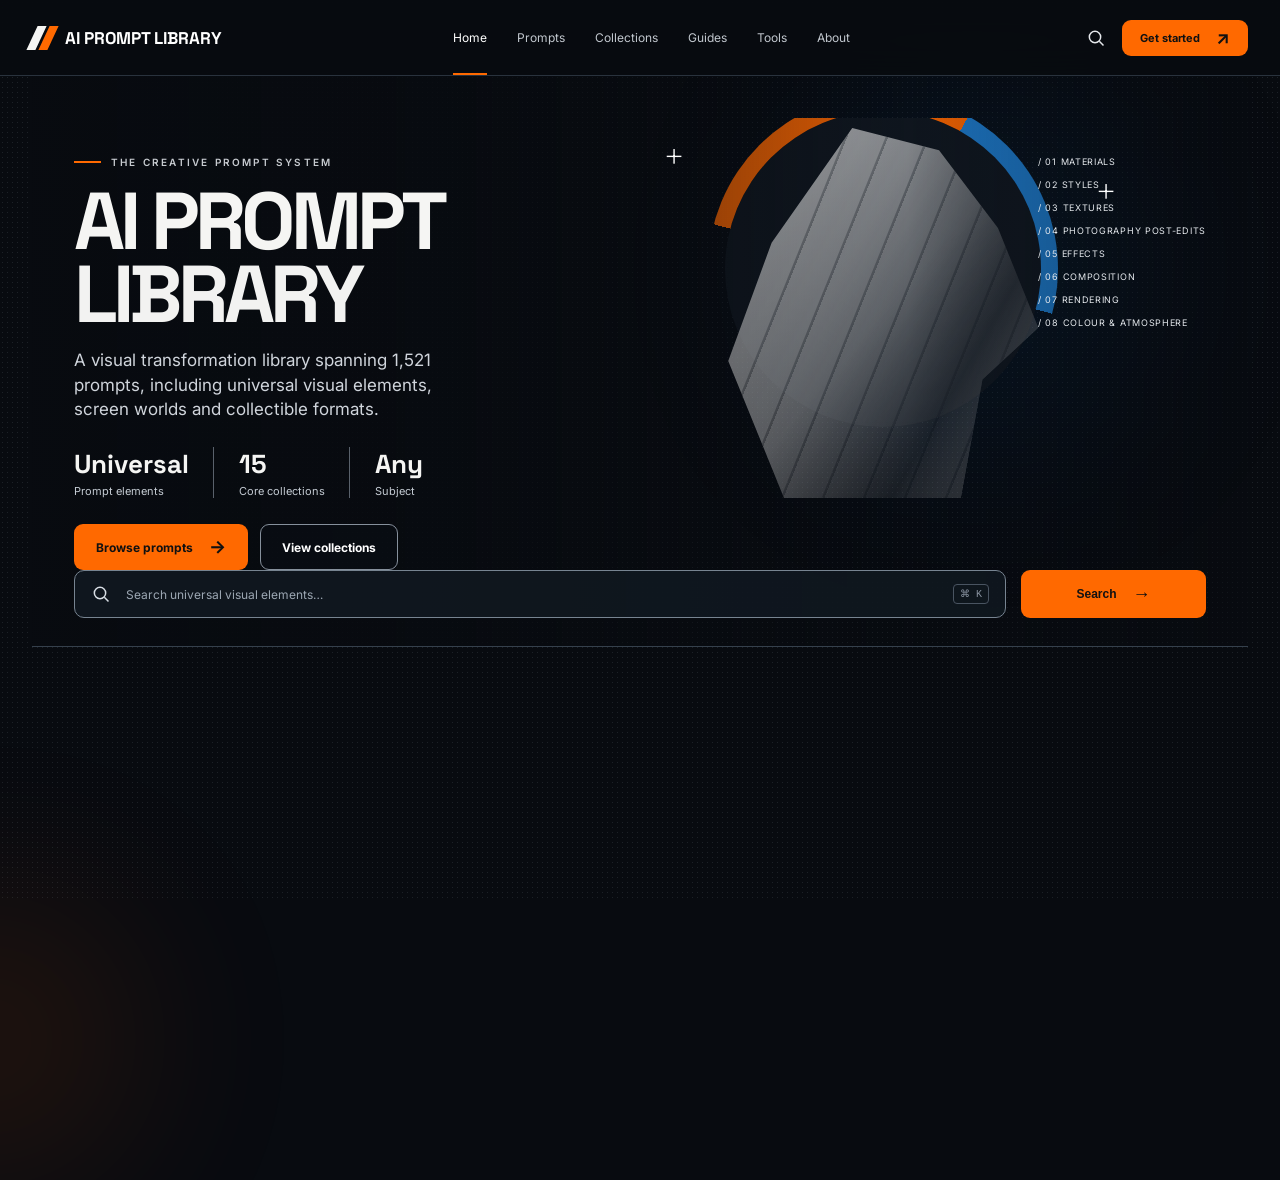
==== commit 8f1b0380: "Update catalogue counts and final taxonomy labels" ====
--- a/index.html
+++ b/index.html
@@ -29,7 +29,7 @@
         <div class="hero-copy">
           <p class="eyebrow"><span class="eyebrow-line"></span> THE CREATIVE PROMPT SYSTEM</p>
           <h1>AI PROMPT<br><span>LIBRARY</span></h1>
-          <p class="hero-description">A visual transformation library spanning 1,562 prompts, including universal visual elements, screen worlds and collectible formats.</p>
+          <p class="hero-description">A visual transformation library spanning 1,521 prompts, including universal visual elements, screen worlds and collectible formats.</p>
           <div class="stats"><div><strong>Universal</strong><span>Prompt elements</span></div><div><strong>15</strong><span>Core collections</span></div><div><strong>Any</strong><span>Subject</span></div></div>
           <div class="hero-actions"><a href="explore.html#archive" class="button button-orange">Browse prompts <span>→</span></a><a href="explore.html#collections" class="button button-outline">View collections</a></div>
         </div>
